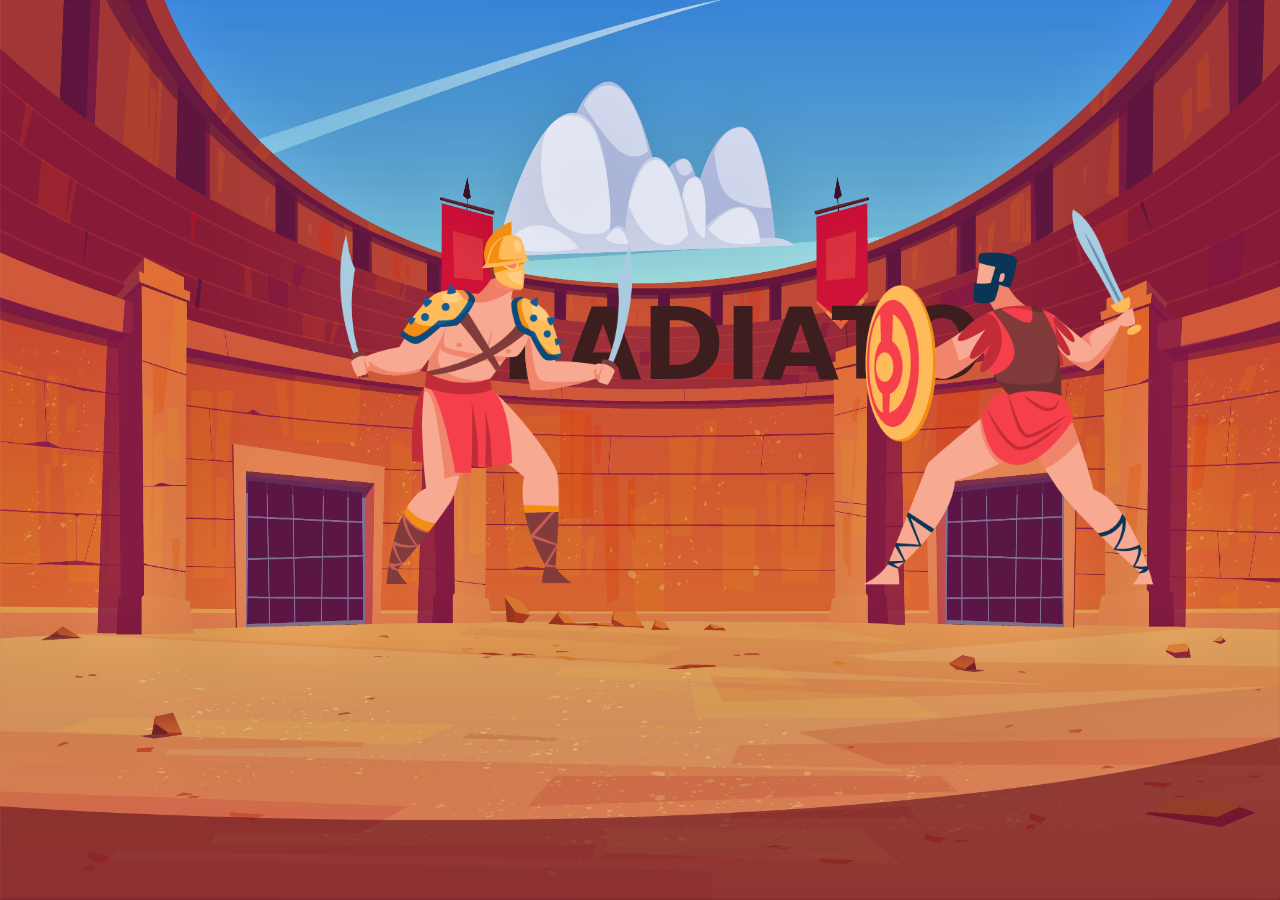
==== Mission 2/index.html @ 2d83eb5f "First Commit Mission 1 Done Mission 2 On Progress" ====
<html lang="en">
<head>
  <meta charset="UTF-8">
  <meta http-equiv="X-UA-Compatible" content="IE=edge">
  <meta name="viewport" content="width=device-width, initial-scale=1.0">
  <title>Mission 2</title>

  <!-- BS CSS only -->
  <link href="https://cdn.jsdelivr.net/npm/bootstrap@5.2.0/dist/css/bootstrap.min.css" rel="stylesheet"
  integrity="sha384-gH2yIJqKdNHPEq0n4Mqa/HGKIhSkIHeL5AyhkYV8i59U5AR6csBvApHHNl/vI1Bx" crossorigin="anonymous">

  <!-- BS Icons -->
  <link rel="stylesheet" href="https://cdn.jsdelivr.net/npm/bootstrap-icons@1.9.1/font/bootstrap-icons.css">

  <!-- My Style -->
  <link rel="stylesheet" href="Assets/css/style.css">

  <!-- Animate Js -->
  <script src="Assets/js/animate.js"></script>

  <!-- Font -->
  <link rel="preconnect" href="https://fonts.googleapis.com">
  <link rel="preconnect" href="https://fonts.gstatic.com" crossorigin>
  <link href="https://fonts.googleapis.com/css2?family=Rock+Salt&display=swap" rel="stylesheet">

</head>
<body>
  
  <!-- Section 1 -->
  <div id="section-1" class="p-relative section-1">
    <img class="p-absolute bg-arena" src="Assets/img/bg-darken.jpg" alt="">
    <h1 id="h1" class="p-absolute text-center h1 cursor-none fw-bold">GLADIATOR</h1>
    <h3 id="h3" class="p-absolute text-center h3 cursor-none fw-bolder">Pertarungan Antara Hidup Dan Mati</h3>
    <button id="btn-1" href="#" class="p-absolute text-center btn btn-warning"><i class="bi bi-arrow-left-circle-fill mt-1"></i> Ayo Cari Tahu!</button>
    <img class="p-absolute warrior-1" src="Assets/img/Warrior1.png" alt="">
    <img class="p-absolute warrior-2" src="Assets/img/Warrior2.png" alt="">
  </div>
  <!-- My Script -->
  <script src="Assets/js/script.js"></script>
</body>
</html>
---- Mission 2/Assets/css/style.css ----
* {
  margin: 0;
  padding: 0;
  box-sizing: border-box;
}

body {
  overflow-x: hidden;
}

.p-relative{
  position: relative;
}

.p-absolute {
  position: absolute;
}

.section-1 {
  width: 100%;
  height: 100%;
  top: 0;
  left: 0;
}

.bg-arena {
  z-index: 1;
  width: 100% !important;
  height: 100% !important;
}


.warrior-1 {
  width: 300px;
  z-index: 1;
  top: 200;
  left: 1000;
}

.warrior-2 {
  width: 300px;
  z-index: 1;
  top: 190;
  left: -100;
  transform: scaleX(-1);
}

.cursor-none {
  user-select: none;
}

.h1 {
  font-size: 100px;
  color: rgb(60, 30, 30);
  z-index: 1;
  top: 350;
  left: 740;
  transform: translate(-50%, -50%);
}

.h3 {
  font-size: 24px;
  font-family: 'Rock Salt', cursive;
  color: rgb(200, 0, 0);
  padding: 2px 10px 5px;
  z-index: 1;
  top: 120;
  left: 740;
  transform: translate(-50%, -50%);
}

#btn-1{
  font-weight: 500;
  opacity: 0;
  z-index: 2;
  top: 180;
  left: 670;
}
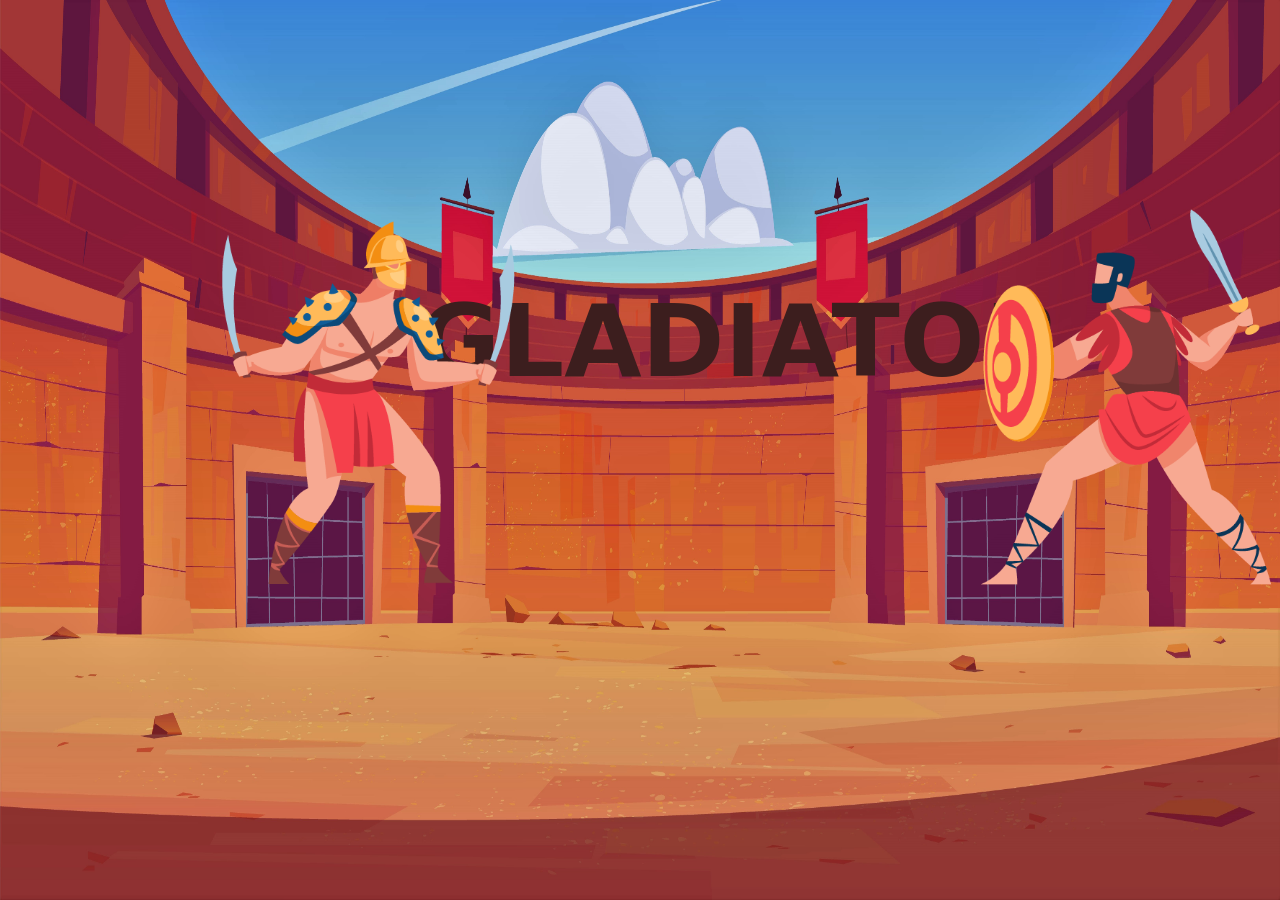
==== commit 066bb7fc: "Progress Tambah Page 2" ====
--- a/Mission 2/index.html
+++ b/Mission 2/index.html
@@ -26,15 +26,55 @@
 </head>
 <body>
   
-  <!-- Section 1 -->
-  <div id="section-1" class="p-relative section-1">
-    <img class="p-absolute bg-arena" src="Assets/img/bg-darken.jpg" alt="">
-    <h1 id="h1" class="p-absolute text-center h1 cursor-none fw-bold">GLADIATOR</h1>
-    <h3 id="h3" class="p-absolute text-center h3 cursor-none fw-bolder">Pertarungan Antara Hidup Dan Mati</h3>
-    <button id="btn-1" href="#" class="p-absolute text-center btn btn-warning"><i class="bi bi-arrow-left-circle-fill mt-1"></i> Ayo Cari Tahu!</button>
-    <img class="p-absolute warrior-1" src="Assets/img/Warrior1.png" alt="">
-    <img class="p-absolute warrior-2" src="Assets/img/Warrior2.png" alt="">
+  <div id="container" class="p-relative">
+    <!-- Section 1 -->
+    <div id="section-1" class="p-relative section-1">
+      <img id="bg-1" class="p-absolute bg i-2" src="Assets/img/bg-darken.jpg" alt="bg-arena">
+      <h1 id="h1" class="p-absolute text-center h1 cursor-none fw-bold i-2">GLADIATOR</h1>
+      <h3 id="h3" class="p-absolute text-center h3 cursor-none fw-bolder i-2">Pertarungan Antara Hidup Dan Mati</h3>
+      <button id="btn-1" class="p-absolute text-center btn btn-danger i-3"><i class="bi bi-arrow-left-circle-fill mt-1"></i> Ayo Cari Tahu!</button>
+
+      <!-- Warrior -->
+      <img class="p-absolute warrior-1 i-2" src="Assets/img/Warrior1.png" alt="warrior-1">
+      <img class="p-absolute warrior-2 i-2" src="Assets/img/Warrior2.png" alt="warrior-2">
+      
+      <!-- Detail Warrior -->
+      <img id="detail-warrior-1" class="p-absolute detail-warrior-1 i-2" src="Assets/img/Thracian.png" alt="Thracian">
+      <img id="detail-warrior-2" class="p-absolute detail-warrior-2 i-2" src="Assets/img/Dimachaerus.png" alt="Dimachaerus">
+  
+      <!-- Smoke Trail -->
+      <img id="smoke-1" class="p-absolute smoke-1 i-2" src="Assets/img/smoke-1.png" alt="smoke-1">
+      <img id="smoke-2" class="p-absolute smoke-2 i-2" src="Assets/img/smoke-2.png" alt="smoke-2">
+
+      <!-- Button -->
+      <img id="btn-attack-1" class="p-absolute btn-attack i-3" src="Assets/img/btnAttack.png" alt="btnAttack">
+      <img id="btn-attack-2" class="p-absolute btn-attack i-3" src="Assets/img/btnAttack.png" alt="btnAttack">
+    </div>
+
+    <!-- Section 2 -->
+    <div id="section-2" class="p-absolute section-2 i-0">
+      <img id="bg-emperor" class="p-absolute bg i-0" src="Assets/img/bg-emperor.png" alt="">
+      <img id="btn-back" class="p-absolute text-center i-1 cursor-pointer" src="Assets/img/btn-back.png">
+      <img id="box-chat" class="p-absolute i-1" src="Assets/img/box-chat.png" alt="">
+      <p id="text-back" class="p-absolute i-1 fw-bold shadow">Back</p>
+
+      <!-- Thumbs up and down -->
+      <img id="thumb-up" class="p-absolute i-1" src="Assets/img/thumbs-up.png" alt="">
+      <img id="thumb-down" class="p-absolute i-1" src="Assets/img/thumbs-down.png" alt="">
+      
+      <!-- Keputusan -->
+      <img id="keputusan" class="p-absolute i-1" src="Assets/img/keputusan.png" alt="">
+      
+      <!-- Scrolls -->
+      <img id="scrolls-close-1" class="p-absolute i-2 cursor-pointer" src="Assets/img/scrolls-close.png" alt="">
+      <img id="scrolls-open-1" class="p-absolute i-1 cursor-pointer" src="Assets/img/scrolls-open-1.png" alt="">
+
+
+    </div>
   </div>
+
+
+
   <!-- My Script -->
   <script src="Assets/js/script.js"></script>
 </body>
--- a/Mission 2/Assets/css/style.css
+++ b/Mission 2/Assets/css/style.css
@@ -23,23 +23,27 @@
   left: 0;
 }
 
-.bg-arena {
-  z-index: 1;
+.section-2 {
+  width: 100%;
+  height: 100%;
+  top: 0;
+  left: 0;
+}
+
+.bg {
   width: 100% !important;
   height: 100% !important;
-}
-
+  overflow: hidden;
+}
 
 .warrior-1 {
   width: 300px;
-  z-index: 1;
   top: 200;
   left: 1000;
 }
 
 .warrior-2 {
   width: 300px;
-  z-index: 1;
   top: 190;
   left: -100;
   transform: scaleX(-1);
@@ -49,10 +53,13 @@
   user-select: none;
 }
 
+.cursor-pointer {
+  cursor: pointer;
+}
+
 .h1 {
   font-size: 100px;
   color: rgb(60, 30, 30);
-  z-index: 1;
   top: 350;
   left: 740;
   transform: translate(-50%, -50%);
@@ -63,7 +70,6 @@
   font-family: 'Rock Salt', cursive;
   color: rgb(200, 0, 0);
   padding: 2px 10px 5px;
-  z-index: 1;
   top: 120;
   left: 740;
   transform: translate(-50%, -50%);
@@ -72,7 +78,128 @@
 #btn-1{
   font-weight: 500;
   opacity: 0;
-  z-index: 2;
   top: 180;
   left: 670;
+}
+
+#btn-back{
+  width: 100px;
+  top: 50;
+  left: 1400;
+}
+
+#btn-back:hover{
+  width: 90px;
+  top: 50;
+  left: 1405;
+}
+
+#btn-attack-1 {
+  display: none;
+  width: 120px;
+  top: 530;
+  left: 850;
+  cursor: pointer;
+  transform: scaleX(-1);
+}
+
+#btn-attack-1:active {
+  top: 305;
+  left: 1105;
+  width: 120px;
+}
+
+#btn-attack-2 {
+  display: none;
+  width: 120px;
+  top: 530;
+  left: 530;
+  cursor: pointer;
+}
+
+.detail-warrior-1 {
+  width: 300px;
+  top: 250;
+  left: 1100;
+}
+
+.detail-warrior-2 {
+  width: 300px;
+  top: 250;
+  left: 100;
+}
+
+.smoke-1 {
+  width: 150px;
+  top: 480px;
+  left: 1000px;
+}
+
+.smoke-2 {
+  width: 150px;
+  top: 490px;
+  left: 400px;
+}
+
+#box-chat {
+  width: 200px;
+  top: 200;
+  left: 800;
+}
+
+#thumb-up {
+  width: 50px;
+  top: 530;
+  left: 620;
+}
+
+#thumb-down {
+  width: 50px;
+  top: 535;
+  left: 870;
+}
+
+#keputusan {
+  width: 310px;
+  top: 565;
+  left: 620;
+}
+
+#text-back {
+  font-size: 30px;
+  color: white;
+  top: 100;
+  left: 1415;
+}
+
+#scrolls-close-1 {
+  width: 300px;
+  top: 50;
+  left: 50;
+}
+
+#scrolls-open-1 {
+  width: 200px;
+  top: 45;
+  left: 100;
+}
+
+.i-0 {
+  z-index: 0;
+}
+
+.i-1 {
+  z-index: 1;
+}
+.i-2 {
+  z-index: 2;
+}
+.i-3 {
+  z-index: 3;
+}
+.i-4 {
+  z-index: 4;
+}
+.i-5 {
+  z-index: 5;
 }
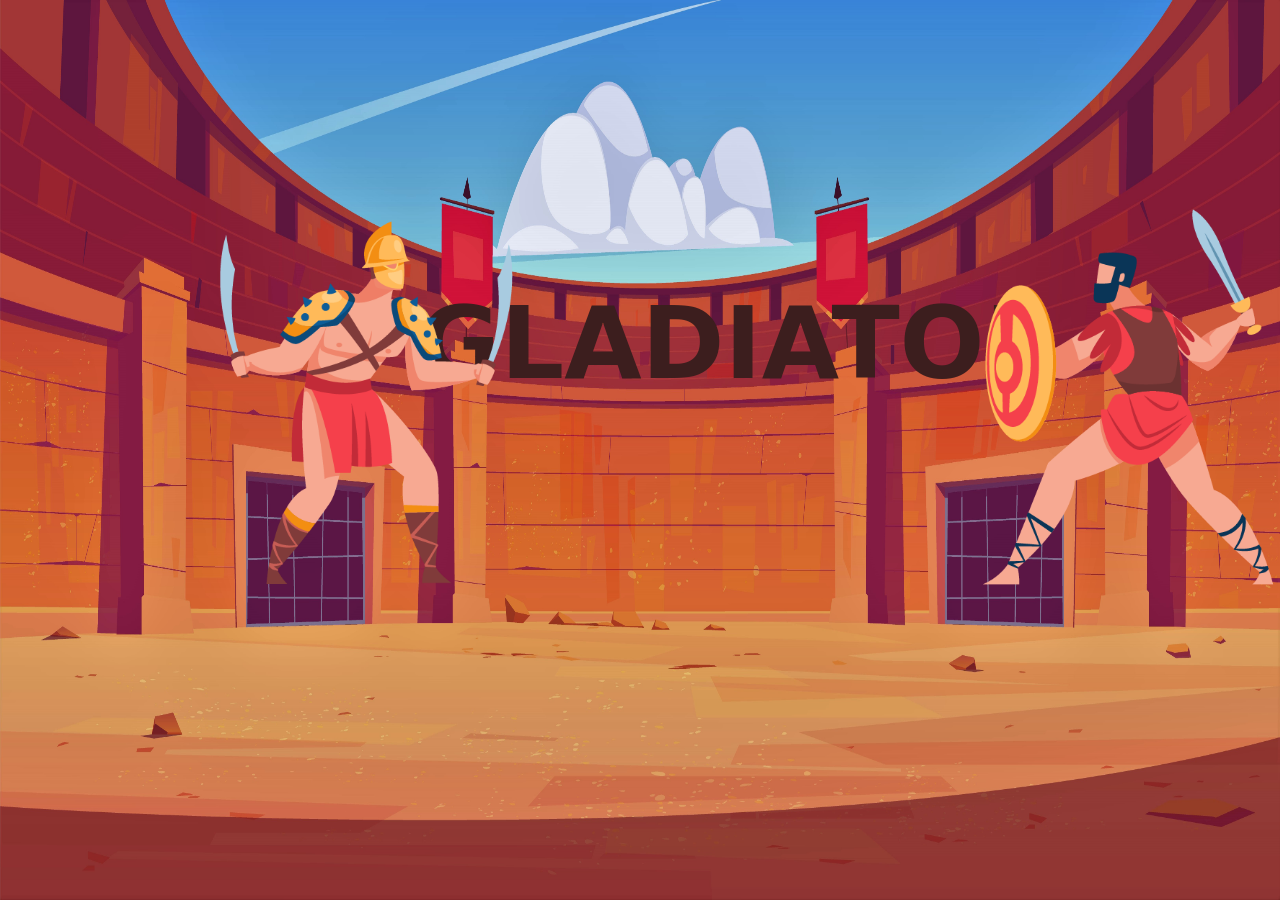
==== commit e83fb59d: "Final" ====
--- a/Mission 2/index.html
+++ b/Mission 2/index.html
@@ -65,11 +65,15 @@
       <!-- Keputusan -->
       <img id="keputusan" class="p-absolute i-1" src="Assets/img/keputusan.png" alt="">
       
-      <!-- Scrolls -->
+      <!-- Scrolls 1 -->
       <img id="scrolls-close-1" class="p-absolute i-2 cursor-pointer" src="Assets/img/scrolls-close.png" alt="">
       <img id="scrolls-open-1" class="p-absolute i-1 cursor-pointer" src="Assets/img/scrolls-open-1.png" alt="">
 
+      <!-- Scrolls 2 -->
+      <img id="scrolls-close-2" class="p-absolute i-2 cursor-pointer" src="Assets/img/scrolls-close.png" alt="">
+      <img id="scrolls-open-2" class="p-absolute i-1 cursor-pointer" src="Assets/img/scrolls-open-2.png" alt="">
 
+      <p id="text-buka" class="p-absolute i-1 fw-bold shadow">Buka Gulungan ini!</p>
     </div>
   </div>
 
--- a/Mission 2/Assets/css/style.css
+++ b/Mission 2/Assets/css/style.css
@@ -180,8 +180,28 @@
 
 #scrolls-open-1 {
   width: 200px;
-  top: 45;
+  top: 50;
   left: 100;
+}
+
+#scrolls-close-2 {
+  width: 300px;
+  top: 50;
+  left: 400;
+}
+
+#scrolls-open-2 {
+  width: 200px;
+  top: 50;
+  left: 450;
+}
+
+#text-buka {
+  font-size: 30px;
+  color: white;
+  -webkit-text-stroke: 1px black;
+  top: 10;
+  left: 250;
 }
 
 .i-0 {
